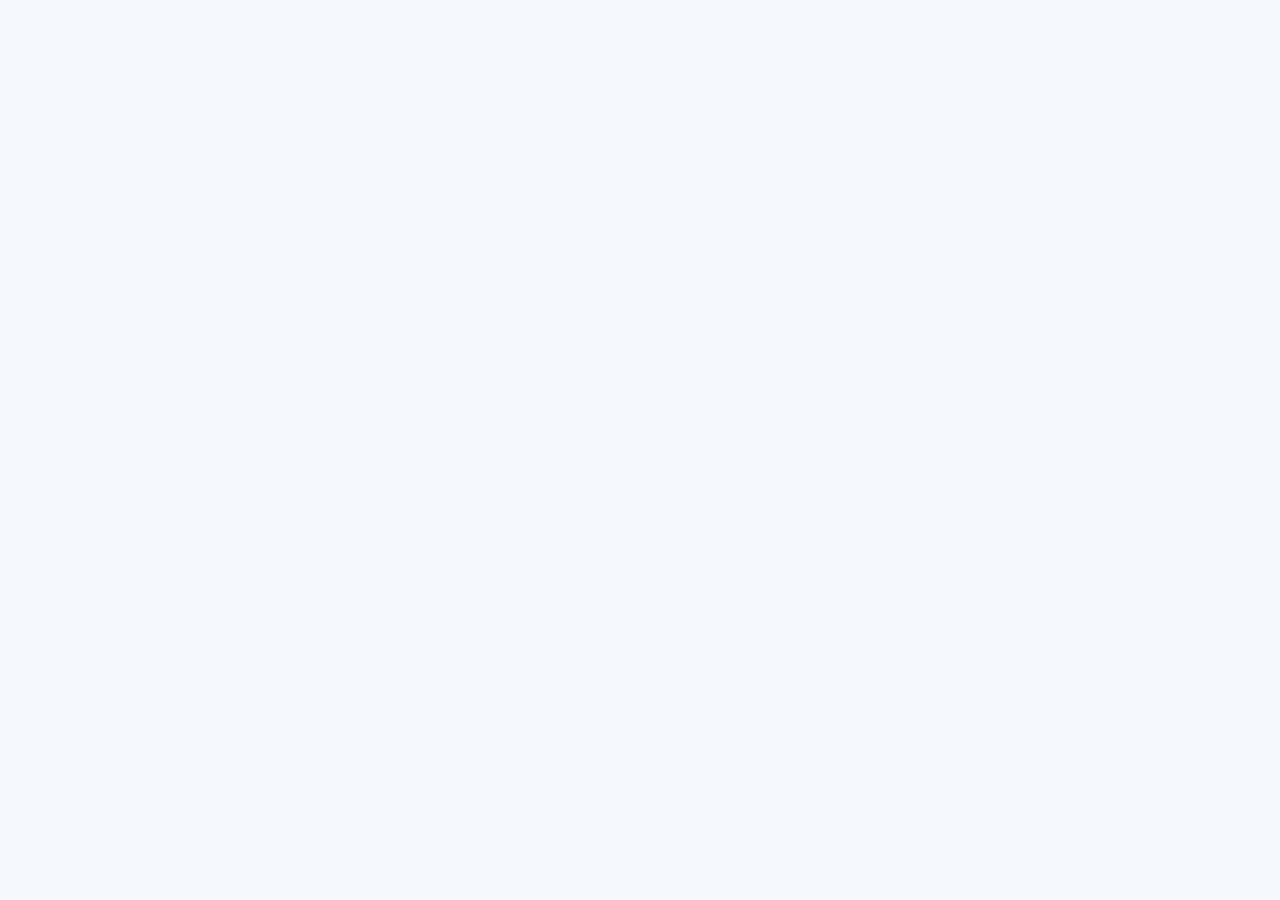
==== platform.html @ 99ba046b "Add responsive FRCS three-portal preview shell" ====
<!doctype html><html lang="en"><head><meta charset="utf-8"><meta name="viewport" content="width=device-width,initial-scale=1"><title>FRCS | Orthopaedic preparation</title><style>
*{box-sizing:border-box}body{margin:0;background:#f5f8fc;color:#142b49;font:15px system-ui,sans-serif}header{display:flex;align-items:center;gap:12px;padding:18px 5%;background:white;border-bottom:1px solid #dce5ef;flex-wrap:wrap}header strong{font-size:27px;letter-spacing:-1px}small,p{color:#63778d}button,input,select,textarea{font:inherit}button{background:#2869ac;color:white;border:0;border-radius:7px;padding:11px 15px;cursor:pointer}button.alt{background:#eaf1fa;color:#142b49}.grow{flex:1}main{padding:30px;flex:1;min-width:0}.hero{padding:60px 7%;background:linear-gradient(120deg,#e7f1fc,#fff);display:grid;grid-template-columns:1.2fr 1fr;gap:30px;align-items:center}h1{font-size:clamp(30px,5vw,54px);line-height:1.12;letter-spacing:-1.5px;margin:15px 0}h2{margin-top:0}p{line-height:1.6}.section{padding:30px 7%}.grid{display:grid;grid-template-columns:repeat(auto-fit,minmax(180px,1fr));gap:15px}.card{background:white;border:1px solid #dce5ef;border-radius:12px;padding:20px;margin-bottom:12px}.card h3{margin:0 0 10px}.metric{font-size:30px;color:#2869ac;font-weight:700}.shell{display:flex;min-height:80vh}aside{background:#142b49;width:210px;padding:16px;flex-shrink:0}aside button{display:block;width:100%;text-align:left;background:transparent;margin:3px 0}aside button.active{background:#355777}label{display:block;font-weight:600;margin:12px 0 5px}input,select,textarea{padding:11px;width:100%;border:1px solid #ccd9e8;border-radius:7px;color:#142b49}textarea{min-height:90px}.notice{background:#e7f1fc;padding:14px;border-radius:8px;margin:12px 0}.option{display:block;width:100%;text-align:left;margin:9px 0;background:#fff;color:#142b49;border:1px solid #cddaea}.correct{background:#def3e4!important}.wrong{background:#fce4e4!important}.bar{height:8px;border-radius:8px;background:#e7eef6;overflow:hidden;margin:6px 0 15px}.bar i{display:block;height:100%;background:#2869ac}.row{display:flex;gap:10px;align-items:center;flex-wrap:wrap}footer{background:#142b49;color:white;padding:25px 7%}table{width:100%;border-collapse:collapse}td,th{text-align:left;padding:9px;border-bottom:1px solid #ddd}@media(max-width:650px){.hero{grid-template-columns:1fr;padding:30px 5%}.shell{display:block}aside{width:100%;display:flex;overflow:auto}aside button{white-space:nowrap;width:auto}main{padding:15px}.grid{grid-template-columns:repeat(auto-fit,minmax(140px,1fr))}}
</style></head><body><div id="app"></div><script src="questions.js"></script><script src="platform.js"></script></body></html>
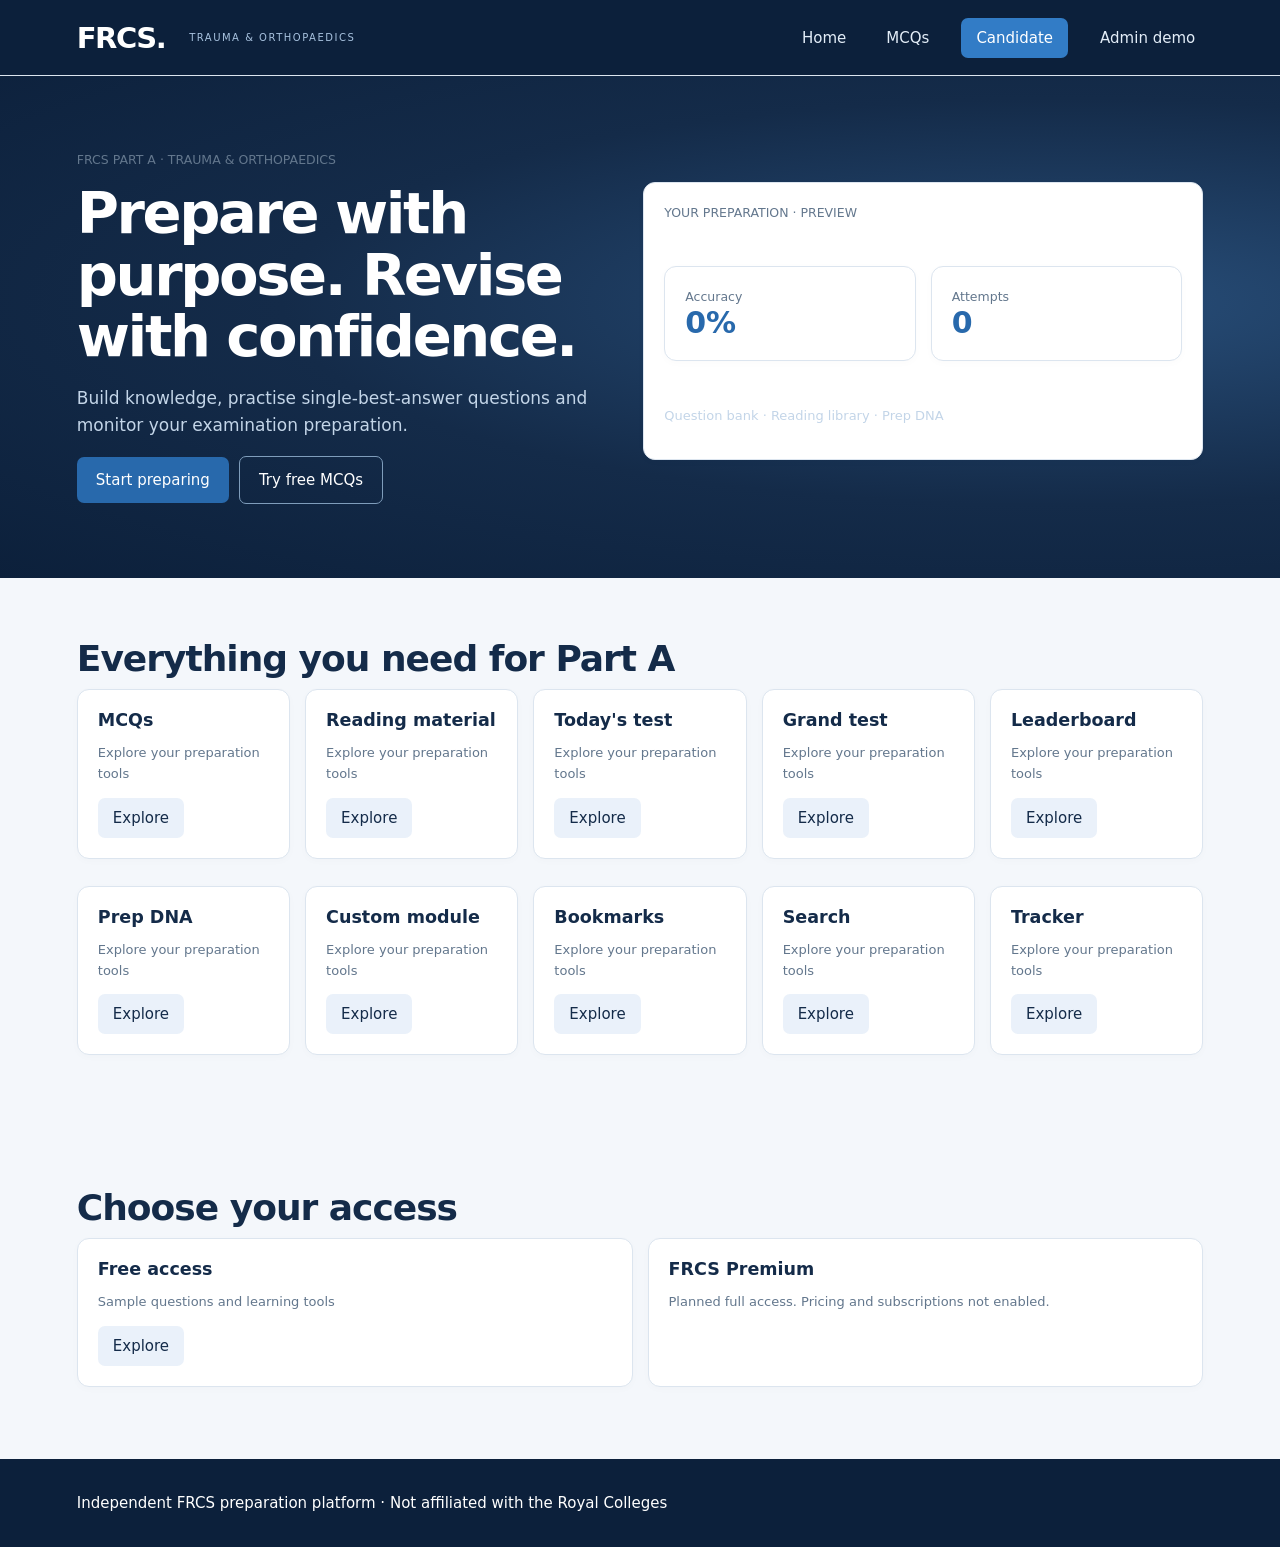
==== commit 38f5c7e8: "Restore premium navy medical visual design and responsive layout" ====
--- a/platform.html
+++ b/platform.html
@@ -1,3 +1,6 @@
 <!doctype html><html lang="en"><head><meta charset="utf-8"><meta name="viewport" content="width=device-width,initial-scale=1"><title>FRCS | Orthopaedic preparation</title><style>
 *{box-sizing:border-box}body{margin:0;background:#f5f8fc;color:#142b49;font:15px system-ui,sans-serif}header{display:flex;align-items:center;gap:12px;padding:18px 5%;background:white;border-bottom:1px solid #dce5ef;flex-wrap:wrap}header strong{font-size:27px;letter-spacing:-1px}small,p{color:#63778d}button,input,select,textarea{font:inherit}button{background:#2869ac;color:white;border:0;border-radius:7px;padding:11px 15px;cursor:pointer}button.alt{background:#eaf1fa;color:#142b49}.grow{flex:1}main{padding:30px;flex:1;min-width:0}.hero{padding:60px 7%;background:linear-gradient(120deg,#e7f1fc,#fff);display:grid;grid-template-columns:1.2fr 1fr;gap:30px;align-items:center}h1{font-size:clamp(30px,5vw,54px);line-height:1.12;letter-spacing:-1.5px;margin:15px 0}h2{margin-top:0}p{line-height:1.6}.section{padding:30px 7%}.grid{display:grid;grid-template-columns:repeat(auto-fit,minmax(180px,1fr));gap:15px}.card{background:white;border:1px solid #dce5ef;border-radius:12px;padding:20px;margin-bottom:12px}.card h3{margin:0 0 10px}.metric{font-size:30px;color:#2869ac;font-weight:700}.shell{display:flex;min-height:80vh}aside{background:#142b49;width:210px;padding:16px;flex-shrink:0}aside button{display:block;width:100%;text-align:left;background:transparent;margin:3px 0}aside button.active{background:#355777}label{display:block;font-weight:600;margin:12px 0 5px}input,select,textarea{padding:11px;width:100%;border:1px solid #ccd9e8;border-radius:7px;color:#142b49}textarea{min-height:90px}.notice{background:#e7f1fc;padding:14px;border-radius:8px;margin:12px 0}.option{display:block;width:100%;text-align:left;margin:9px 0;background:#fff;color:#142b49;border:1px solid #cddaea}.correct{background:#def3e4!important}.wrong{background:#fce4e4!important}.bar{height:8px;border-radius:8px;background:#e7eef6;overflow:hidden;margin:6px 0 15px}.bar i{display:block;height:100%;background:#2869ac}.row{display:flex;gap:10px;align-items:center;flex-wrap:wrap}footer{background:#142b49;color:white;padding:25px 7%}table{width:100%;border-collapse:collapse}td,th{text-align:left;padding:9px;border-bottom:1px solid #ddd}@media(max-width:650px){.hero{grid-template-columns:1fr;padding:30px 5%}.shell{display:block}aside{width:100%;display:flex;overflow:auto}aside button{white-space:nowrap;width:auto}main{padding:15px}.grid{grid-template-columns:repeat(auto-fit,minmax(140px,1fr))}}
+
+:root{--navy:#142b49;--deep:#0c203b;--blue:#2869ac;--pale:#edf4fc;--ink:#142b49;--muted:#63778d}body{font-family:Inter,system-ui,-apple-system,BlinkMacSystemFont,"Segoe UI",sans-serif;background:#f4f7fb}button,a{transition:background .15s,transform .15s}button:hover{filter:brightness(.94)}button:focus-visible,a:focus-visible{outline:3px solid #79b7ff;outline-offset:3px}header{background:var(--deep);color:white;min-height:76px;padding:15px 6%;gap:24px;position:relative}header strong{font-size:29px;letter-spacing:-1.5px}header small{color:#a8c2df;font-size:10px;letter-spacing:1.5px}header button.alt{background:transparent;color:#e3edf8;padding:10px 8px}header button{background:#327cc6}header .brand{display:flex;align-items:center;gap:12px;cursor:pointer}.brandmark{display:grid;place-items:center;width:38px;height:38px;border-radius:11px;background:#2869ac;color:white;font-size:22px}.brandtext{display:flex;flex-direction:column}.brandtext small{letter-spacing:1px;font-size:9px}.hero{background:radial-gradient(ellipse at 83% 45%,#284e79 0%,#142b49 52%,#0c203b 100%);color:white;padding:74px max(6%,calc((100vw - 1250px)/2));gap:48px;min-height:490px;grid-template-columns:1fr 1.08fr}.hero h1{font-size:clamp(36px,4.5vw,64px);font-weight:750;letter-spacing:-2.4px;line-height:1.07;max-width:660px}.hero p{color:#c3d5e8;font-size:17px;max-width:550px}.eyebrow{display:block;font-size:11px;letter-spacing:2px;font-weight:800;color:#367fc3;margin-bottom:14px}.hero .eyebrow{color:#91c7ff}.hero button{padding:14px 19px}.hero button.alt{background:transparent;color:white;border:1px solid #7f9dbb}.hero .hero-note{font-size:11px;color:#a8c2df;margin-top:20px}.preview-window{border:1px solid #b6cbe2;border-radius:13px;overflow:hidden;background:#f6f9fd;color:var(--ink);box-shadow:0 24px 60px #0005;transform:perspective(1600px) rotateY(-3deg)}.window-top{height:38px;background:white;display:flex;align-items:center;gap:5px;padding:0 12px;border-bottom:1px solid #dce5ef}.window-top i{width:7px;height:7px;border-radius:50%;background:#bed0e2}.window-top span{font-size:10px;color:#698198;margin-left:12px}.mini-shell{display:grid;grid-template-columns:112px 1fr;min-height:280px}.mini-side{background:#142b49;color:#d6e5f5;padding:13px 8px;font-size:9px}.mini-side b{display:block;font-size:15px;color:white;margin:0 5px 14px}.mini-side div{padding:8px 5px;border-radius:4px}.mini-side div:first-of-type{background:#315476}.mini-main{padding:15px;min-width:0}.mini-main h3{font-size:14px;margin:5px 0 12px}.mini-main .grid{grid-template-columns:repeat(3,minmax(0,1fr));gap:7px}.mini-main .card{padding:9px;margin:0;border-radius:6px;box-shadow:none}.mini-main .metric{font-size:19px}.mini-main small{font-size:8px;color:#63778d}.mini-main .chart{background:white;border:1px solid #dce5ef;border-radius:7px;padding:12px;margin-top:10px}.mini-main .chart p{color:#63778d;font-size:9px;margin:0}.mini-main .chart svg{width:100%;height:90px}.stats-strip{background:white;border-bottom:1px solid #dce5ef;padding:25px 6%;display:grid;grid-template-columns:repeat(4,1fr);text-align:center;gap:12px}.stats-strip strong{display:block;font-size:27px;color:#142b49}.stats-strip small{font-size:12px}.section{padding:60px max(6%,calc((100vw - 1250px)/2))}.section h2{font-size:clamp(26px,3vw,36px);letter-spacing:-1px;margin:0 0 10px}.section-lead{max-width:760px;margin:0 0 28px;font-size:15px}.feature-grid{display:grid;grid-template-columns:repeat(3,minmax(0,1fr));gap:16px}.feature-card{position:relative;background:white;padding:23px;border:1px solid #dce5ef;border-radius:12px;min-height:180px;text-align:left;box-shadow:0 3px 9px #142b4905}.feature-card:hover{border-color:#8fb7e1;box-shadow:0 8px 24px #142b4910}.feature-card h3{margin:12px 0 6px;font-size:17px}.feature-card p{font-size:13px;margin:0 0 12px}.feature-card button{padding:0;color:#2869ac;background:transparent;font-size:12px;font-weight:700}.feature-icon{display:grid;place-items:center;background:#eaf2fc;width:42px;height:42px;border-radius:11px;color:#2869ac;font-size:24px}.section.white{background:white}.section.navy{background:#142b49;color:white}.section.navy p,.section.navy small{color:#c4d7e9}.section.navy .eyebrow{color:#9acaff}.section.navy .card{background:#1f3b5c;border-color:#345577;color:white}.section.navy .metric{color:#b4d9ff}.collections{display:grid;grid-template-columns:repeat(3,1fr);gap:16px}.collections .card{padding:25px;margin:0}.pill{font-size:10px;font-weight:700;border-radius:20px;padding:5px 9px;background:#eaf2fc;color:#2869ac;display:inline-block;margin:7px 0}.section.navy .pill{background:#345577;color:#e6f1ff}.topic-grid{display:grid;grid-template-columns:repeat(4,1fr);gap:10px}.topic-tile{display:flex;align-items:center;gap:9px;background:#f6f9fd;color:#142b49;border:1px solid #dce5ef;padding:15px;text-align:left}.topic-tile span{color:#2869ac}.plans{display:grid;grid-template-columns:1fr 1fr;gap:18px;max-width:920px}.plans .card{padding:28px}.plans .premium{border:2px solid #2869ac}.plans ul{padding-left:20px;color:#52677e;line-height:2}.plans .metric{font-size:28px}.external-link{display:inline-flex;align-items:center;background:#2869ac;color:white;text-decoration:none;padding:12px 16px;border-radius:7px;font-weight:650}.external-link.secondary{background:#eaf2fc;color:#142b49}.resource-note{font-size:12px;color:#63778d;margin:18px 0 0}.faq{max-width:920px}.faq details{border-bottom:1px solid #dce5ef;padding:16px 0}.faq summary{cursor:pointer;font-weight:650}.faq p{margin-bottom:0}.footer-grid{display:grid;grid-template-columns:2fr 1fr 1fr;gap:25px}.footer-grid a{display:block;color:#d2e2f2;text-decoration:none;font-size:13px;margin:12px 0}footer{background:#0c203b;padding:35px 6%;color:white}footer p{color:#a8c2df;font-size:13px}.shell{min-height:calc(100vh - 76px)}aside{width:240px;background:#142b49;padding:24px 14px}aside .side-label{color:#9eb8d5;font-size:10px;font-weight:700;letter-spacing:1.5px;padding:0 10px 12px}aside button{display:flex;align-items:center;gap:12px;font-size:13px;padding:12px 10px;color:#dbe8f7}aside button .nav-icon{display:inline-block;width:20px;font-size:17px;color:#b1d3f4;text-align:center}aside button.active{background:#315476;border-left:3px solid #76b8ff}main{max-width:1500px;padding:32px;overflow:hidden}.dash-head{display:flex;justify-content:space-between;align-items:center;gap:12px;flex-wrap:wrap;margin-bottom:18px}.dash-head h2{margin:3px 0;font-size:30px;letter-spacing:-.6px}.dash-head p{margin:0}.search-top{background:white;border:1px solid #dce5ef;color:#63778d;border-radius:8px;padding:11px 16px;min-width:200px;text-align:left}.dash-metrics{display:grid;grid-template-columns:repeat(4,minmax(0,1fr));gap:13px}.dash-metrics .card{padding:18px}.dash-metrics .metric{font-size:29px}.daily-panel{background:linear-gradient(120deg,#142b49,#315e8e);color:white;padding:24px;border-radius:12px;margin:10px 0 20px;display:flex;align-items:center;gap:15px;justify-content:space-between;flex-wrap:wrap}.daily-panel h3{margin:0 0 6px;font-size:21px}.daily-panel p{color:#cfdef0;margin:0;font-size:13px}.dashboard-grid{display:grid;grid-template-columns:1.2fr 1fr;gap:16px}.card{box-shadow:0 2px 8px #142b4905}.card h3{font-weight:700}.card p{font-size:13px}.bar i{background:linear-gradient(90deg,#2869ac,#6ba4df)}.top-notice{font-size:12px;padding:8px 32px;color:#45627e;background:#e8f1fb;border-bottom:1px solid #dce5ef}.admin-summary{display:grid;grid-template-columns:repeat(3,1fr);gap:13px}.admin-links{display:grid;grid-template-columns:repeat(3,1fr);gap:12px}.admin-links .feature-card{min-height:140px}.status-line{display:flex;gap:10px;align-items:center;justify-content:space-between;border-bottom:1px solid #e3ebf4;padding:10px 0;font-size:13px}.status-line:last-child{border:0}
+@media(max-width:950px){header{gap:10px;padding:12px 4%}.hero{padding:45px 4%;gap:22px}.mini-shell{grid-template-columns:85px 1fr}.mini-main{padding:9px}.mini-side{padding:10px 4px}.feature-grid,.collections{grid-template-columns:repeat(2,1fr)}.topic-grid{grid-template-columns:repeat(3,1fr)}.dash-metrics{grid-template-columns:repeat(2,1fr)}aside{width:190px}.dashboard-grid{grid-template-columns:1fr}main{padding:22px}.admin-links{grid-template-columns:repeat(2,1fr)}}@media(max-width:650px){header{gap:6px}header .brand{flex-basis:100%}header .grow{display:none}header button{font-size:12px;padding:8px}.hero{grid-template-columns:1fr;padding:40px 5%;min-height:0}.hero h1{font-size:39px;letter-spacing:-1.3px}.hero p{font-size:15px}.preview-window{transform:none}.stats-strip{grid-template-columns:repeat(2,1fr);padding:18px 5%}.section{padding:35px 5%}.feature-grid,.collections,.topic-grid,.plans{grid-template-columns:repeat(2,minmax(0,1fr))}.feature-card{padding:16px;min-height:165px}.collections .card{padding:15px}.plans{grid-template-columns:1fr}.footer-grid{grid-template-columns:1fr 1fr}.footer-grid>div:first-child{grid-column:1/-1}aside{width:100%;display:flex;padding:8px;gap:4px;overflow:auto}aside .side-label{display:none}aside button{white-space:nowrap;width:auto;padding:10px 12px}aside button.active{border-left:0;border-bottom:3px solid #76b8ff}main{padding:15px}.dash-head h2{font-size:24px}.dash-metrics .card{padding:13px}.admin-summary{grid-template-columns:repeat(2,1fr)}.top-notice{padding:8px 15px}}@media(max-width:360px){.feature-grid,.collections,.topic-grid{grid-template-columns:1fr}.mini-shell{grid-template-columns:70px 1fr}.mini-main .metric{font-size:15px}}
 </style></head><body><div id="app"></div><script src="questions.js"></script><script src="platform.js"></script></body></html>
